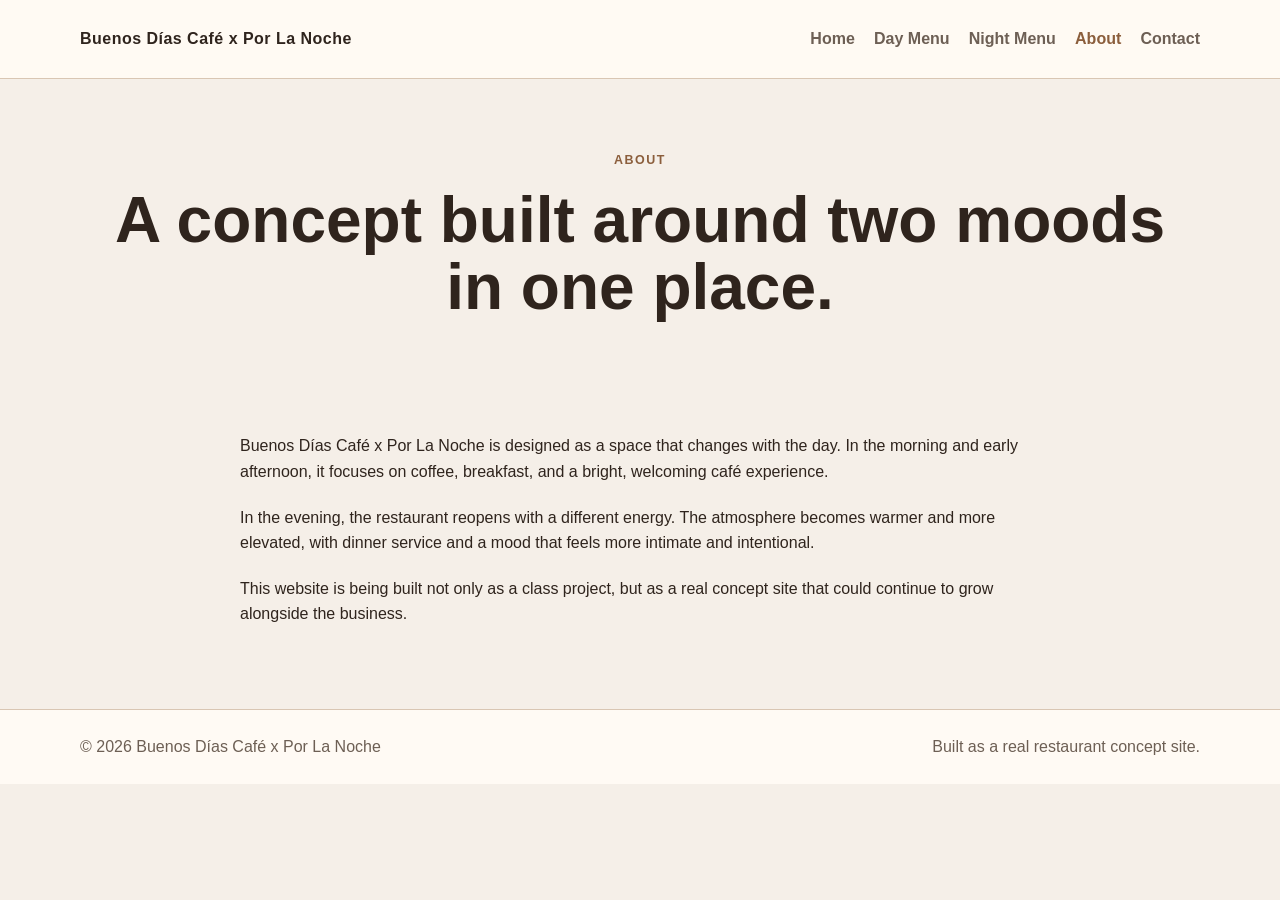
==== about.html @ 774a73e5 "add: initial site structure and pages" ====
<!DOCTYPE html>
<html lang="en">
<head>
  <meta charset="UTF-8" />
  <meta name="viewport" content="width=device-width, initial-scale=1.0" />
  <title>About | Buenos Días Café x Por La Noche</title>
  <link rel="stylesheet" href="styles.css" />
</head>
<body>
  <header class="site-header">
    <div class="container nav">
      <a href="index.html" class="logo">Buenos Días Café x Por La Noche</a>
      <nav>
        <ul class="nav-links">
          <li><a href="index.html">Home</a></li>
          <li><a href="day-menu.html">Day Menu</a></li>
          <li><a href="night-menu.html">Night Menu</a></li>
          <li><a href="about.html" class="active">About</a></li>
          <li><a href="contact.html">Contact</a></li>
        </ul>
      </nav>
    </div>
  </header>

  <main class="page-main">
    <section class="page-hero">
      <div class="container">
        <p class="section-label center">About</p>
        <h1 class="center">A concept built around two moods in one place.</h1>
      </div>
    </section>

    <section class="section">
      <div class="container text-block">
        <p>
          Buenos Días Café x Por La Noche is designed as a space that changes with the day.
          In the morning and early afternoon, it focuses on coffee, breakfast, and a bright,
          welcoming café experience.
        </p>

        <p>
          In the evening, the restaurant reopens with a different energy. The atmosphere becomes
          warmer and more elevated, with dinner service and a mood that feels more intimate
          and intentional.
        </p>

        <p>
          This website is being built not only as a class project, but as a real concept site
          that could continue to grow alongside the business.
        </p>
      </div>
    </section>
  </main>

  <footer class="site-footer">
    <div class="container footer-row">
      <p>© 2026 Buenos Días Café x Por La Noche</p>
      <p>Built as a real restaurant concept site.</p>
    </div>
  </footer>
</body>
</html>
---- styles.css ----
* {
  box-sizing: border-box;
  margin: 0;
  padding: 0;
}

:root {
  --bg: #f5efe8;
  --surface: #fffaf4;
  --surface-alt: #eadccf;
  --text: #2f241d;
  --muted: #6d5f54;
  --accent: #8b5e3c;
  --accent-dark: #6a442d;
  --night: #241813;
  --night-soft: #3a2921;
  --border: #d9c6b3;
}

body {
  font-family: Arial, Helvetica, sans-serif;
  background: var(--bg);
  color: var(--text);
  line-height: 1.6;
}

address {
  font-style: normal;
  line-height: 1.6;
}

.container {
  width: min(1120px, 92%);
  margin: 0 auto;
}

.site-header {
  position: sticky;
  top: 0;
  z-index: 100;
  background: rgba(255, 250, 244, 0.95);
  border-bottom: 1px solid var(--border);
  backdrop-filter: blur(8px);
}

.nav {
  min-height: 78px;
  display: flex;
  justify-content: space-between;
  align-items: center;
  gap: 1rem;
}

.logo {
  text-decoration: none;
  color: var(--text);
  font-weight: 700;
  font-size: 1rem;
  letter-spacing: 0.03em;
}

.nav-links {
  list-style: none;
  display: flex;
  gap: 1.2rem;
  flex-wrap: wrap;
}

.nav-links a {
  text-decoration: none;
  color: var(--muted);
  font-weight: 600;
}

.nav-links a:hover,
.nav-links a.active {
  color: var(--accent);
}

.hero {
  min-height: 85vh;
  display: flex;
  align-items: center;
  background:
    linear-gradient(rgba(245, 239, 232, 0.78), rgba(245, 239, 232, 0.88)),
    url("https://images.unsplash.com/photo-1514933651103-005eec06c04b?auto=format&fit=crop&w=1400&q=80")
    center/cover no-repeat;
}

.hero-content {
  max-width: 760px;
  padding: 5rem 0;
}

.eyebrow,
.section-label {
  text-transform: uppercase;
  letter-spacing: 0.12em;
  font-size: 0.78rem;
  font-weight: 700;
  color: var(--accent);
  margin-bottom: 1rem;
}

.hero h1,
.page-hero h1 {
  font-size: clamp(2.5rem, 5vw, 4.6rem);
  line-height: 1.05;
  margin-bottom: 1rem;
}

.hero-text {
  max-width: 620px;
  font-size: 1.08rem;
  color: var(--muted);
  margin-bottom: 2rem;
}

.hero-actions {
  display: flex;
  gap: 1rem;
  flex-wrap: wrap;
}

.btn {
  display: inline-block;
  text-decoration: none;
  background: var(--accent);
  color: white;
  padding: 0.9rem 1.45rem;
  border-radius: 999px;
  font-weight: 700;
  transition: 0.2s ease;
}

.btn:hover {
  background: var(--accent-dark);
}

.btn-secondary {
  background: transparent;
  color: var(--text);
  border: 1px solid var(--border);
}

.btn-secondary:hover {
  background: var(--surface);
}

.section {
  padding: 5rem 0;
}

.alt-bg {
  background: var(--surface-alt);
}

.intro-grid {
  display: grid;
  grid-template-columns: 1fr 1fr;
  gap: 2rem;
  align-items: start;
}

.intro-grid h2 {
  font-size: 2rem;
  line-height: 1.15;
}

.split-section {
  background: linear-gradient(to right, #f8f1ea 50%, #2a1d17 50%);
}

.dual-grid {
  display: grid;
  grid-template-columns: 1fr 1fr;
  gap: 1.5rem;
}

.feature-card {
  border-radius: 24px;
  padding: 2rem;
  min-height: 280px;
}

.day-card {
  background: var(--surface);
  color: var(--text);
  border: 1px solid var(--border);
}

.night-card {
  background: var(--night);
  color: #f8efe5;
  border: 1px solid #4b352c;
}

.feature-card h3 {
  font-size: 1.8rem;
  margin-bottom: 0.75rem;
}

.text-link {
  display: inline-block;
  margin-top: 1rem;
  font-weight: 700;
  text-decoration: none;
  color: inherit;
}

.card-grid {
  margin-top: 2.5rem;
  display: grid;
  grid-template-columns: repeat(3, 1fr);
  gap: 1.5rem;
}

.card,
.info-box,
.contact-card,
.menu-section {
  background: var(--surface);
  border: 1px solid var(--border);
  border-radius: 20px;
  padding: 1.5rem;
}

.card h3,
.info-title,
.contact-card h2,
.menu-section h2 {
  margin-bottom: 0.75rem;
}

.center {
  text-align: center;
}

.info-bar {
  display: grid;
  grid-template-columns: repeat(3, 1fr);
  gap: 1.5rem;
}

.page-main {
  min-height: 70vh;
}

.page-hero {
  padding: 4.5rem 0 1rem;
}

.day-hero {
  background: linear-gradient(to bottom, #f7eee4, transparent);
}

.night-hero {
  background: linear-gradient(to bottom, #2b1c15, transparent);
  color: #f8efe5;
}

.menu-layout,
.contact-layout {
  display: grid;
  grid-template-columns: repeat(3, 1fr);
  gap: 1.5rem;
}

.contact-layout {
  grid-template-columns: repeat(3, 1fr);
}

.menu-item {
  display: flex;
  justify-content: space-between;
  gap: 1rem;
  padding: 0.85rem 0;
  border-bottom: 1px solid var(--border);
}

.menu-item:last-child {
  border-bottom: none;
}

.text-block {
  max-width: 800px;
}

.text-block p + p {
  margin-top: 1.25rem;
}

.site-footer {
  background: var(--surface);
  border-top: 1px solid var(--border);
  padding: 1.5rem 0;
}

.footer-row {
  display: flex;
  justify-content: space-between;
  gap: 1rem;
  flex-wrap: wrap;
  color: var(--muted);
}

@media (max-width: 950px) {
  .intro-grid,
  .dual-grid,
  .card-grid,
  .info-bar,
  .menu-layout,
  .contact-layout {
    grid-template-columns: 1fr;
  }

  .split-section {
    background: linear-gradient(to bottom, #f8f1ea 50%, #2a1d17 50%);
  }
}

@media (max-width: 760px) {
  .nav {
    flex-direction: column;
    justify-content: center;
    padding: 1rem 0;
  }

  .nav-links {
    justify-content: center;
  }

  .hero {
    min-height: 78vh;
  }

  .footer-row {
    flex-direction: column;
    text-align: center;
  }
}
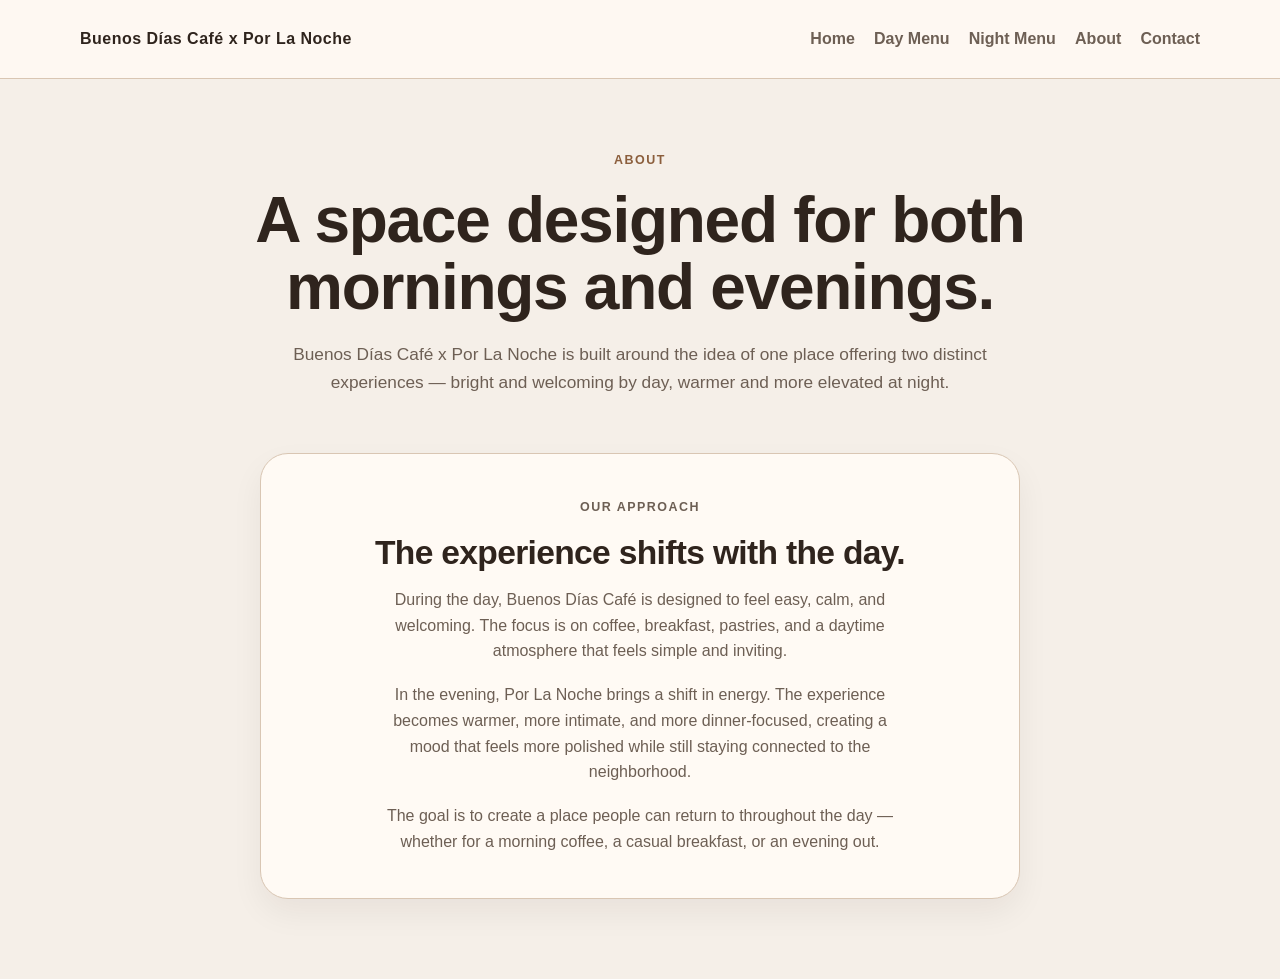
==== commit cdd07010: "feat: add responsive mobile nav menu" ====
--- a/about.html
+++ b/about.html
@@ -6,57 +6,63 @@
   <title>About | Buenos Días Café x Por La Noche</title>
   <link rel="stylesheet" href="styles.css" />
 </head>
+
+<script src="script.js"></script>
+
 <body>
   <header class="site-header">
     <div class="container nav">
       <a href="index.html" class="logo">Buenos Días Café x Por La Noche</a>
-      <nav>
-        <ul class="nav-links">
-          <li><a href="index.html">Home</a></li>
-          <li><a href="day-menu.html">Day Menu</a></li>
-          <li><a href="night-menu.html">Night Menu</a></li>
-          <li><a href="about.html" class="active">About</a></li>
-          <li><a href="contact.html">Contact</a></li>
-        </ul>
-      </nav>
+      <button class="menu-toggle" id="menu-toggle">☰</button>
+
+<nav id="nav-menu">
+  <ul class="nav-links">
+    <li><a href="index.html">Home</a></li>
+    <li><a href="day-menu.html">Day Menu</a></li>
+    <li><a href="night-menu.html">Night Menu</a></li>
+    <li><a href="about.html">About</a></li>
+    <li><a href="contact.html">Contact</a></li>
+  </ul>
+</nav>
     </div>
   </header>
 
   <main class="page-main">
-    <section class="page-hero">
-      <div class="container">
+    <!-- Hero -->
+    <section class="page-hero about">
+      <div class="container about-hero-content">
         <p class="section-label center">About</p>
-        <h1 class="center">A concept built around two moods in one place.</h1>
+        <h1 class="center">A space designed for both mornings and evenings.</h1>
+        <p class="about-intro">
+          Buenos Días Café x Por La Noche is built around the idea of one place offering
+          two distinct experiences — bright and welcoming by day, warmer and more elevated at night.
+        </p>
       </div>
     </section>
 
-    <section class="section">
-      <div class="container text-block">
-        <p>
-          Buenos Días Café x Por La Noche is designed as a space that changes with the day.
-          In the morning and early afternoon, it focuses on coffee, breakfast, and a bright,
-          welcoming café experience.
-        </p>
+    <!-- Story Card -->
+<section class="section about-story-wrap">
+  <div class="container">
+    <div class="about-story-card">
+      <p class="section-label">Our approach</p>
+      <h2>The experience shifts with the day.</h2>
 
-        <p>
-          In the evening, the restaurant reopens with a different energy. The atmosphere becomes
-          warmer and more elevated, with dinner service and a mood that feels more intimate
-          and intentional.
-        </p>
+      <p>
+        During the day, Buenos Días Café is designed to feel easy, calm, and welcoming.
+        The focus is on coffee, breakfast, pastries, and a daytime atmosphere that feels
+        simple and inviting.
+      </p>
 
-        <p>
-          This website is being built not only as a class project, but as a real concept site
-          that could continue to grow alongside the business.
-        </p>
-      </div>
-    </section>
-  </main>
+      <p>
+        In the evening, Por La Noche brings a shift in energy. The experience becomes
+        warmer, more intimate, and more dinner-focused, creating a mood that feels
+        more polished while still staying connected to the neighborhood.
+      </p>
 
-  <footer class="site-footer">
-    <div class="container footer-row">
-      <p>© 2026 Buenos Días Café x Por La Noche</p>
-      <p>Built as a real restaurant concept site.</p>
+      <p>
+        The goal is to create a place people can return to throughout the day — whether
+        for a morning coffee, a casual breakfast, or an evening out.
+      </p>
     </div>
-  </footer>
-</body>
-</html>+  </div>
+</section>
--- a/styles.css
+++ b/styles.css
@@ -29,6 +29,12 @@
   line-height: 1.6;
 }
 
+h1,
+h2,
+h3 {
+  letter-spacing: -0.02em;
+}
+
 .container {
   width: min(1120px, 92%);
   margin: 0 auto;
@@ -38,9 +44,9 @@
   position: sticky;
   top: 0;
   z-index: 100;
-  background: rgba(255, 250, 244, 0.95);
+  background: rgba(255, 250, 244, 0.85);
   border-bottom: 1px solid var(--border);
-  backdrop-filter: blur(8px);
+  backdrop-filter: blur(10px);
 }
 
 .nav {
@@ -70,6 +76,23 @@
   text-decoration: none;
   color: var(--muted);
   font-weight: 600;
+  position: relative;
+}
+
+.nav-links a::after {
+  content: "";
+  position: absolute;
+  left: 0;
+  bottom: -0.35rem;
+  width: 0;
+  height: 2px;
+  background: var(--accent);
+  transition: width 0.25s ease;
+}
+
+.nav-links a:hover::after,
+.nav-links a.active::after {
+  width: 100%;
 }
 
 .nav-links a:hover,
@@ -84,7 +107,7 @@
   background:
     linear-gradient(rgba(245, 239, 232, 0.78), rgba(245, 239, 232, 0.88)),
     url("https://images.unsplash.com/photo-1514933651103-005eec06c04b?auto=format&fit=crop&w=1400&q=80")
-    center/cover no-repeat;
+      center/cover no-repeat;
 }
 
 .hero-content {
@@ -116,6 +139,15 @@
   margin-bottom: 2rem;
 }
 
+.hero-text,
+.intro-grid p,
+.card p,
+.contact-card p,
+.info-box p,
+.text-block p {
+  max-width: 65ch;
+}
+
 .hero-actions {
   display: flex;
   gap: 1rem;
@@ -130,11 +162,12 @@
   padding: 0.9rem 1.45rem;
   border-radius: 999px;
   font-weight: 700;
-  transition: 0.2s ease;
+  transition: all 0.2s ease;
 }
 
 .btn:hover {
   background: var(--accent-dark);
+  transform: translateY(-1px);
 }
 
 .btn-secondary {
@@ -181,6 +214,10 @@
   border-radius: 24px;
   padding: 2rem;
   min-height: 280px;
+  display: flex;
+  flex-direction: column;
+  justify-content: space-between;
+  transition: transform 0.2s ease, box-shadow 0.2s ease;
 }
 
 .day-card {
@@ -190,7 +227,7 @@
 }
 
 .night-card {
-  background: var(--night);
+  background: linear-gradient(180deg, #2a1d17 0%, #1c120d 100%);
   color: #f8efe5;
   border: 1px solid #4b352c;
 }
@@ -218,18 +255,41 @@
 .card,
 .info-box,
 .contact-card,
-.menu-section {
+.menu-section,
+.map-card {
   background: var(--surface);
   border: 1px solid var(--border);
   border-radius: 20px;
   padding: 1.5rem;
+  transition: transform 0.2s ease, box-shadow 0.2s ease;
 }
 
 .card h3,
 .info-title,
 .contact-card h2,
-.menu-section h2 {
+.menu-section h2,
+.map-card h2 {
   margin-bottom: 0.75rem;
+}
+
+.card:hover,
+.info-box:hover,
+.contact-card:hover,
+.menu-section:hover,
+.map-card:hover,
+.feature-card:hover {
+  transform: translateY(-3px);
+  box-shadow: 0 12px 28px rgba(0, 0, 0, 0.08);
+}
+
+.contact-card a {
+  color: var(--text);
+  text-decoration: none;
+  font-weight: 600;
+}
+
+.contact-card a:hover {
+  color: var(--accent);
 }
 
 .center {
@@ -266,10 +326,6 @@
   gap: 1.5rem;
 }
 
-.contact-layout {
-  grid-template-columns: repeat(3, 1fr);
-}
-
 .menu-item {
   display: flex;
   justify-content: space-between;
@@ -288,6 +344,71 @@
 
 .text-block p + p {
   margin-top: 1.25rem;
+}
+
+.map-card p {
+  margin-bottom: 1rem;
+  color: var(--muted);
+}
+
+.map-card iframe {
+  border-radius: 16px;
+  display: block;
+}
+
+.visit-section {
+  max-width: 760px;
+}
+
+.visit-text {
+  margin-left: auto;
+  margin-right: auto;
+}
+
+/* About page */
+.about-hero-content {
+  max-width: 820px;
+  margin: 0 auto;
+  text-align: center;
+}
+
+.about-intro {
+  max-width: 680px;
+  margin: 1rem auto 0;
+  color: var(--muted);
+}
+
+.about-story {
+  max-width: 760px;
+  margin: 0 auto 3rem;
+}
+
+.about-dual-section {
+  display: flex;
+  justify-content: center;
+  gap: 2rem;
+  flex-wrap: wrap;
+  max-width: 900px;
+  margin: 0 auto;
+}
+
+.about-side {
+  background: var(--surface);
+  border: 1px solid var(--border);
+  border-radius: 20px;
+  padding: 2.25rem;
+  max-width: 420px;
+  flex: 1;
+}
+
+.about-side h2 {
+  font-size: 1.8rem;
+  margin-bottom: 0.75rem;
+}
+
+.about-closing {
+  max-width: 760px;
+  margin: 0 auto;
 }
 
 .site-footer {
@@ -317,6 +438,11 @@
   .split-section {
     background: linear-gradient(to bottom, #f8f1ea 50%, #2a1d17 50%);
   }
+
+  .about-dual-section {
+    flex-direction: column;
+    align-items: center;
+  }
 }
 
 @media (max-width: 760px) {
@@ -334,8 +460,124 @@
     min-height: 78vh;
   }
 
+  .section {
+    padding: 3.5rem 0;
+  }
+
   .footer-row {
     flex-direction: column;
     text-align: center;
   }
+}
+
+/* about page refinement */
+.about-hero {
+  padding: 6rem 0 7rem;
+}
+
+.about-hero-content {
+  max-width: 900px;
+  margin: 0 auto;
+  text-align: center;
+}
+
+.about-intro {
+  max-width: 700px;
+  margin: 1.25rem auto 0;
+  color: var(--muted);
+  font-size: 1.08rem;
+}
+
+.about-story-wrap {
+  margin-top: -2.5rem;
+  position: relative;
+  z-index: 2;
+}
+
+.about-story-card {
+  max-width: 760px;
+  margin: 0 auto;
+  text-align: center;
+  background: var(--surface);
+  border: 1px solid var(--border);
+  border-radius: 28px;
+  padding: 2.75rem;
+  box-shadow: 0 14px 32px rgba(35, 24, 19, 0.06);
+}
+
+.about-story-card h2 {
+  font-size: 2.1rem;
+  line-height: 1.12;
+  margin-bottom: 1rem;
+}
+
+.about-story-card p {
+  max-width: 60ch;
+  margin-left: auto;
+  margin-right: auto;
+  color: var(--muted);
+}
+
+.about-story-card p + p {
+  margin-top: 1.15rem;
+}
+
+.about-dual-section {
+  max-width: 960px;
+}
+
+.about-side {
+  box-shadow: 0 10px 24px rgba(35, 24, 19, 0.04);
+}
+
+@media (max-width: 950px) {
+  .about-story-wrap {
+    margin-top: -1rem;
+  }
+}
+
+@media (max-width: 760px) {
+  .about-hero {
+    padding: 4.5rem 0 5rem;
+  }
+
+  .about-story-card {
+    padding: 2rem;
+    border-radius: 22px;
+  }
+
+  .about-story-card h2 {
+    font-size: 1.8rem;
+  }
+}
+
+.menu-toggle {
+  display: none;
+  font-size: 1.5rem;
+  background: none;
+  border: none;
+  cursor: pointer;
+}
+
+/* mobile nav */
+@media (max-width: 760px) {
+  .menu-toggle {
+    display: block;
+  }
+
+  #nav-menu {
+    display: none;
+    width: 100%;
+  }
+
+  #nav-menu.active {
+    display: block;
+  }
+
+  .nav-links {
+    flex-direction: column;
+    align-items: center;
+    gap: 1rem;
+    padding: 1rem 0;
+  }
 }
